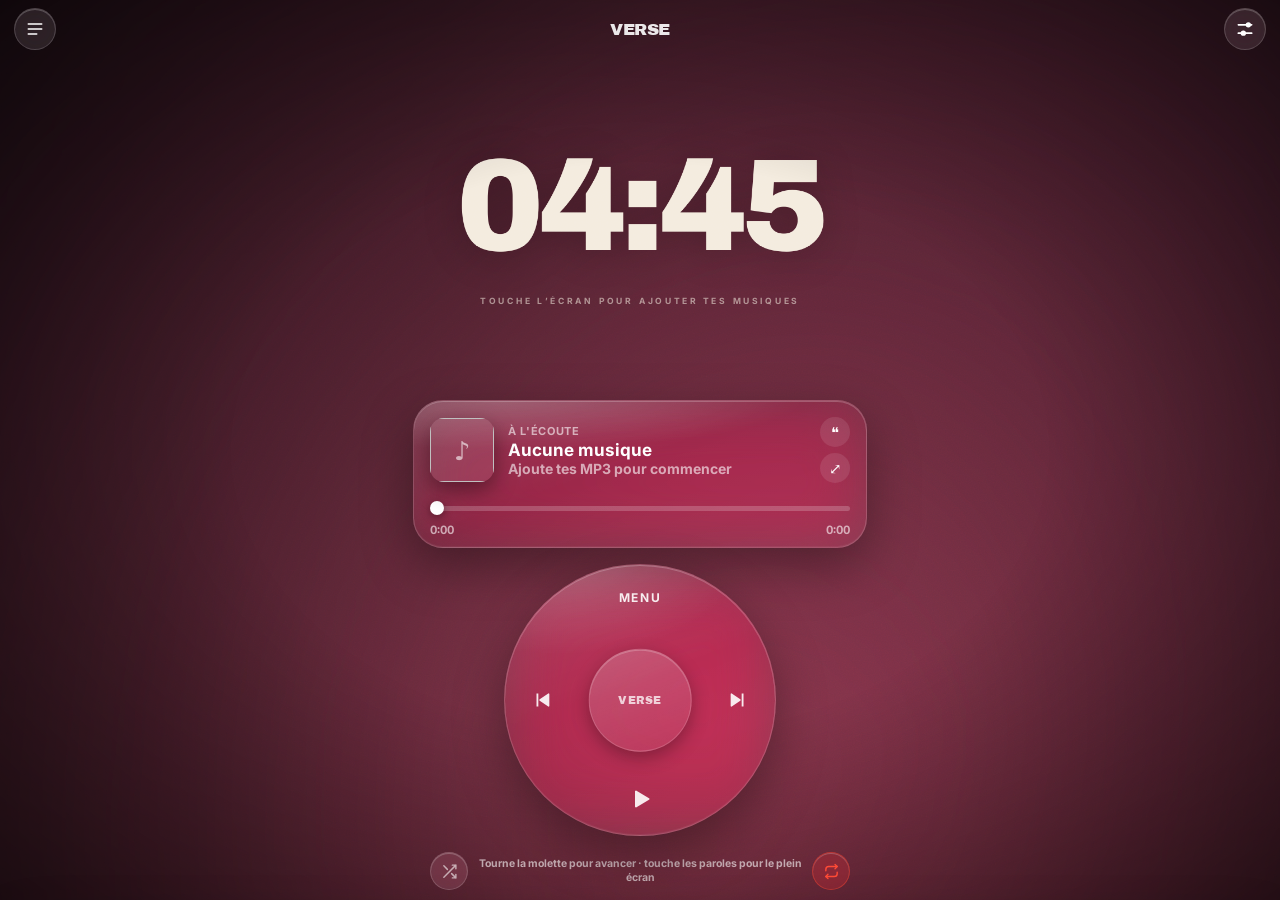
==== verse/index.html @ 29bf89f1 "Ajout de VERSE pour iPhone (lecteur Glass Player + paroles animées) Co-Authored-By: Claude Opus 5.5 " ====
<!DOCTYPE html>
<html lang="fr">
<head>
<meta charset="utf-8">
<meta name="viewport" content="width=device-width, initial-scale=1, viewport-fit=cover, user-scalable=no">
<meta http-equiv="Content-Security-Policy" content="default-src 'self'; script-src 'self'; style-src 'self' 'unsafe-inline'; img-src 'self' data: blob:; media-src 'self' blob:; font-src 'self'; connect-src https://lrclib.net; worker-src 'self'; manifest-src 'self'; object-src 'none'; base-uri 'none'; form-action 'none'">
<meta name="referrer" content="no-referrer">
<meta name="apple-mobile-web-app-capable" content="yes">
<meta name="mobile-web-app-capable" content="yes">
<meta name="apple-mobile-web-app-status-bar-style" content="black-translucent">
<meta name="apple-mobile-web-app-title" content="VERSE">
<meta name="theme-color" content="#0b0809">
<link rel="manifest" href="manifest.webmanifest">
<link rel="apple-touch-icon" href="icons/icon-180.png">
<title>VERSE</title>
<link rel="stylesheet" href="fonts.css">
<link rel="stylesheet" href="style.css">
<link rel="stylesheet" href="player.css">
<style id="usercss"></style>
</head>
<body data-bg="blobs" class="player ui">
  <!-- moteur VERSE -->
  <canvas id="bg"></canvas>
  <div id="bgmedia"></div>
  <svg id="decor" xmlns="http://www.w3.org/2000/svg"></svg>
  <div id="stage"></div>
  <div id="flash"></div>
  <div id="vignette"></div>
  <div id="grain"></div>
  <div id="hud" data-corner="bl"><img id="hud-art" alt=""><div><div id="hud-title"></div><div id="hud-artist"></div></div></div>
  <div id="pausechip">en pause</div>

  <div id="tap"></div>
  <audio id="audio" playsinline preload="auto"></audio>

  <!-- Glass Player -->
  <div id="ui">
    <div class="topbar">
      <button id="btn-lib" class="gbtn" aria-label="Bibliothèque"><svg viewBox="0 0 24 24" fill="none" stroke="currentColor" stroke-width="2" stroke-linecap="round"><path d="M4 6h16M4 12h16M4 18h10"/></svg></button>
      <div class="brand">VERSE</div>
      <button id="btn-studio" class="gbtn" aria-label="Personnaliser"><svg viewBox="0 0 24 24" fill="none" stroke="currentColor" stroke-width="2" stroke-linecap="round"><path d="M4 7h10M18 7h2M4 17h4M12 17h8"/><circle cx="16" cy="7" r="2.2"/><circle cx="10" cy="17" r="2.2"/></svg></button>
    </div>

    <div id="player">
      <div class="card glass">
        <div class="cardtop">
          <div class="artbox"><img id="np-art" alt="" hidden><div class="artph">♪</div></div>
          <div class="meta">
            <div class="label">À l'écoute</div>
            <div id="np-title">Aucune musique</div>
            <div id="np-artist">Ajoute tes MP3 pour commencer</div>
          </div>
          <div class="cardbtns">
            <button id="btn-lyrics" class="mini" aria-label="Paroles">❝</button>
            <button id="btn-full" class="mini" aria-label="Paroles plein écran">⤢</button>
          </div>
        </div>
        <input id="seek" type="range" min="0" max="1000" value="0" aria-label="Position">
        <div class="times"><span id="t-cur">0:00</span><span id="t-dur">0:00</span></div>
      </div>

      <div id="wheel" class="glass">
        <div class="ticks"></div>
        <button id="wl-menu" class="wl menu">MENU</button>
        <button id="prev" class="wl prev" aria-label="Précédent"><svg viewBox="0 0 24 24"><path d="M6 5h2v14H6zM20 5.5v13a.8.8 0 0 1-1.2.7L9.5 12.7a.8.8 0 0 1 0-1.4l9.3-6.5a.8.8 0 0 1 1.2.7z"/></svg></button>
        <button id="next" class="wl next" aria-label="Suivant"><svg viewBox="0 0 24 24"><path d="M16 5h2v14h-2zM4 5.5v13a.8.8 0 0 0 1.2.7l9.3-6.5a.8.8 0 0 0 0-1.4L5.2 4.8A.8.8 0 0 0 4 5.5z"/></svg></button>
        <button id="play" class="wl play" aria-label="Lecture / pause"></button>
        <button id="wheel-center" aria-label="Paroles plein écran"><span>VERSE</span></button>
      </div>

      <div class="minirow">
        <button id="shuffle" class="gbtn sm" aria-label="Aléatoire"><svg viewBox="0 0 24 24" fill="none" stroke="currentColor" stroke-width="2" stroke-linecap="round" stroke-linejoin="round"><path d="M16 3h5v5M4 20 21 3M21 16v5h-5M15 15l6 6M4 4l5 5"/></svg></button>
        <span class="hint">Tourne la molette pour avancer · touche les paroles pour le plein écran</span>
        <button id="repeat" class="gbtn sm" aria-label="Répéter"></button>
      </div>
    </div>
  </div>
  <div id="seekbubble"></div>

  <!-- feuilles -->
  <div id="scrim"></div>
  <section id="sh-library" class="sheet glass">
    <div class="grab"></div>
    <header><h2>Bibliothèque <small id="lib-count"></small></h2><button class="close">OK</button></header>
    <div class="row">
      <label class="btn primary addbtn">＋ Ajouter des musiques<input id="lib-file" type="file" accept="audio/*,.mp3,.m4a,.aac,.wav,.flac" multiple hidden></label>
      <button id="lib-edit" class="btn" style="flex:none">Modifier</button>
    </div>
    <input id="lib-search" type="search" placeholder="Rechercher un titre, un artiste…">
    <div id="lib-list" class="scroll"></div>
  </section>
  <section id="sh-lyrics" class="sheet glass">
    <div class="grab"></div>
    <header><h2>Paroles</h2><button class="close">OK</button></header>
    <div id="ly-body" class="scroll"></div>
  </section>
  <section id="sh-studio" class="sheet glass tall">
    <div class="grab"></div>
    <header><h2>Personnaliser</h2>
      <label class="advsw"><input type="checkbox" id="st-adv"><span class="sw"></span><span>Sur-mesure</span></label>
      <button class="close">OK</button></header>
    <div id="st-body" class="scroll"></div>
  </section>

  <div id="a2hs" class="glass">Pour l'installer comme une vraie appli : touche <b>Partager</b> puis <b>Sur l'écran d'accueil</b>.<button>OK</button></div>
  <div id="toast"></div>

  <script src="theme.js"></script>
  <script src="player.js"></script>
  <script src="app.js"></script>
</body>
</html>
---- verse/fonts.css ----
@font-face { font-family: 'Bebas Neue'; src: url(fonts/bebas-neue-normal.woff2) format('woff2'); font-weight: 400; font-style: normal; font-display: block; }
@font-face { font-family: 'Unbounded'; src: url(fonts/unbounded-normal.woff2) format('woff2'); font-weight: 900; font-style: normal; font-display: block; }
@font-face { font-family: 'Syne'; src: url(fonts/syne-normal.woff2) format('woff2'); font-weight: 800; font-style: normal; font-display: block; }
@font-face { font-family: 'Playfair Display'; src: url(fonts/playfair-display-normal.woff2) format('woff2'); font-weight: 900; font-style: normal; font-display: block; }
@font-face { font-family: 'Playfair Display'; src: url(fonts/playfair-display-italic.woff2) format('woff2'); font-weight: 900; font-style: italic; font-display: block; }
@font-face { font-family: 'DM Serif Display'; src: url(fonts/dm-serif-display-normal.woff2) format('woff2'); font-weight: 400; font-style: normal; font-display: block; }
@font-face { font-family: 'DM Serif Display'; src: url(fonts/dm-serif-display-italic.woff2) format('woff2'); font-weight: 400; font-style: italic; font-display: block; }
@font-face { font-family: 'Space Grotesk'; src: url(fonts/space-grotesk-normal.woff2) format('woff2'); font-weight: 700; font-style: normal; font-display: block; }
@font-face { font-family: 'Permanent Marker'; src: url(fonts/permanent-marker-normal.woff2) format('woff2'); font-weight: 400; font-style: normal; font-display: block; }
@font-face { font-family: 'Rubik Mono One'; src: url(fonts/rubik-mono-one-normal.woff2) format('woff2'); font-weight: 400; font-style: normal; font-display: block; }
@font-face { font-family: 'Bungee'; src: url(fonts/bungee-normal.woff2) format('woff2'); font-weight: 400; font-style: normal; font-display: block; }
@font-face { font-family: 'Monoton'; src: url(fonts/monoton-normal.woff2) format('woff2'); font-weight: 400; font-style: normal; font-display: block; }
---- verse/style.css ----
@font-face { font-family: 'Archivo Black'; src: url(fonts/archivo.woff2) format('woff2'); font-display: block;
  unicode-range: U+0000-00FF, U+0131, U+0152-0153, U+02BB-02BC, U+02C6, U+02DA, U+02DC, U+2000-206F, U+20AC, U+2122, U+2191, U+2193, U+2212, U+2215, U+FEFF, U+FFFD; }
@font-face { font-family: 'Archivo Black'; src: url(fonts/archivo-ext.woff2) format('woff2'); font-display: block;
  unicode-range: U+0100-02AF, U+0304, U+0308, U+0329, U+1E00-1E9F, U+1EF2-1EFF, U+2020, U+20A0-20AB, U+20AD-20C0, U+2113, U+2C60-2C7F, U+A720-A7FF; }
@font-face { font-family: 'Anton'; src: url(fonts/anton.woff2) format('woff2'); font-display: block;
  unicode-range: U+0000-00FF, U+0131, U+0152-0153, U+02BB-02BC, U+02C6, U+02DA, U+02DC, U+2000-206F, U+20AC, U+2122, U+2191, U+2193, U+2212, U+2215, U+FEFF, U+FFFD; }
@font-face { font-family: 'Anton'; src: url(fonts/anton-ext.woff2) format('woff2'); font-display: block;
  unicode-range: U+0100-02AF, U+0304, U+0308, U+0329, U+1E00-1E9F, U+1EF2-1EFF, U+2020, U+20A0-20AB, U+20AD-20C0, U+2113, U+2C60-2C7F, U+A720-A7FF; }
@font-face { font-family: 'Inter'; src: url(fonts/inter.woff2) format('woff2'); font-weight: 700; font-display: block; }

:root { --text: #f4ecdf; --dark: #120b0e; --font: 'Archivo Black'; --fw: 400; --font2: 'Anton'; --fw2: 400; --fs: 20vmin; --ls: -.025em; --lh: .9; --fst: normal; --tt: none;
  --tshadow: 0 .03em .3em rgba(0,0,0,.22); --ow: .035em; --boxr: .04em; --blur: 34px; --sat: 135%; --bright: 100%; --grain: .09; --vig: .55; --dim: .25; --fade: 380ms;
  --stackDur: 620ms; --stackEase: cubic-bezier(.18,1.32,.32,1); }
html, body { margin: 0; width: 100%; height: 100%; overflow: hidden; background: #0b0809; user-select: none; cursor: default; transition: background 1s; }
body { font-family: var(--font); -webkit-font-smoothing: antialiased; }

#bg, #bgmedia { position: fixed; left: -12%; top: -12%; width: 124%; height: 124%; filter: blur(var(--blur)) saturate(var(--sat)) brightness(var(--bright)); transition: filter 1.2s; }
#bgmedia { display: none; }
#bgmedia > * { width: 100%; height: 100%; object-fit: cover; display: block; }
#bgmedia::after { content: ''; position: absolute; inset: 0; background: #000; opacity: var(--dim); }
body[data-bg="media"] #bgmedia { display: block; }
body[data-bg="media"] #bg { display: none; }
body.paused #bg, body.paused #bgmedia { filter: blur(calc(var(--blur) + 6px)) saturate(calc(var(--sat) * .4)) brightness(calc(var(--bright) * .75)); }
#decor { position: fixed; inset: 0; width: 100%; height: 100%; pointer-events: none; overflow: visible; }
#stage { position: fixed; inset: 0; transition: transform .6s ease; }
#stage > .scene { transition: opacity var(--fade) ease, filter var(--fade) ease, transform calc(var(--fade) * 1.2) ease; }
body.paused #stage { filter: saturate(.4) brightness(.8); }
#flash { position: fixed; inset: 0; pointer-events: none; background: radial-gradient(circle at 50% 50%, rgba(255,255,255,.16), transparent 60%); opacity: 0; mix-blend-mode: screen; }
#vignette { position: fixed; inset: 0; pointer-events: none; background: radial-gradient(ellipse at 50% 50%, transparent 45%, #000 100%); opacity: var(--vig); }
#grain { position: fixed; inset: -60%; pointer-events: none; opacity: var(--grain); mix-blend-mode: overlay;
  background-image: url("data:image/svg+xml;utf8,<svg xmlns='http://www.w3.org/2000/svg' width='220' height='220'><filter id='n'><feTurbulence type='fractalNoise' baseFrequency='.85' numOctaves='2' stitchTiles='stitch'/></filter><rect width='100%' height='100%' filter='url(%23n)'/></svg>");
  animation: grain .9s steps(5) infinite; }
@keyframes grain { 0% { transform: translate(0,0) } 20% { transform: translate(-4%,3%) } 40% { transform: translate(3%,-5%) } 60% { transform: translate(-6%,-2%) } 80% { transform: translate(5%,4%) } 100% { transform: translate(0,0) } }

/* ---------- scènes */
.scene { position: absolute; inset: 0; }
.scene.out { opacity: 0; filter: blur(18px); transform: scale(1.07); }
.w { position: absolute; left: 50%; top: 50%; font-family: var(--font); font-weight: var(--fw); font-style: var(--fst); text-transform: var(--tt);
  font-size: var(--fs); line-height: var(--lh); white-space: nowrap; letter-spacing: var(--ls);
  color: var(--text); transform-origin: 50% 50%; will-change: transform, opacity; text-shadow: var(--tshadow); }
.w.f-cond { font-family: var(--font2); font-weight: var(--fw2); }
.w.box { background: var(--box); padding: .03em .17em .1em; border-radius: var(--boxr); text-shadow: none; box-shadow: 0 .06em .4em rgba(0,0,0,.25); }
body.outline .w:not(.box), body.outline .w:not(.box) span { -webkit-text-fill-color: transparent; -webkit-text-stroke: var(--ow) currentColor; }

.stack .w { transition: transform var(--stackDur) var(--stackEase), opacity .42s ease, filter .42s ease, color .3s ease; }

.build { position: absolute; top: 9vh; bottom: 9vh; left: 7vw; right: 7vw; display: flex; flex-wrap: wrap; justify-content: center; align-content: center; column-gap: .26em; row-gap: .02em; font-size: 20vmin; }
.build .w { position: relative; left: auto; top: auto; font-size: inherit; transition: color .3s, opacity .3s; }
.build.left { justify-content: flex-start; }

.letters .w span { display: inline-block; will-change: transform, opacity; }

.title .build { top: 14vh; bottom: 26vh; }
.title .sub, .note, .idle .sub { position: absolute; left: 0; right: 0; text-align: center; font-family: 'Inter', sans-serif; font-weight: 700; font-style: normal; color: var(--text); letter-spacing: .32em; text-transform: uppercase; }
.title .sub { bottom: 17vh; font-size: 2.1vmin; opacity: .8; }
.note { bottom: 11vh; font-size: 1.5vmin; opacity: .45; letter-spacing: .25em; }
.title .build { animation: float 7s ease-in-out infinite; }
@keyframes float { 0%,100% { transform: translateY(0) rotate(-.4deg) } 50% { transform: translateY(-1.4vh) rotate(.5deg) } }

.idle .clock { font-size: calc(var(--fs) * 1.3); letter-spacing: calc(var(--ls) - .015em); }
.idle .sub { top: 64vh; font-size: 1.7vmin; opacity: .55; }
.idle .sub.alone { top: 48vh; font-size: 2.6vmin; opacity: .8; }

.interlude { display: flex; align-items: center; justify-content: center; gap: 4vmin; }
.interlude .dot { width: 4.2vmin; height: 4.2vmin; border-radius: 50%; animation: hop 1.1s cubic-bezier(.3,.0,.3,1) infinite; }
.interlude .dot:nth-child(2) { animation-delay: .14s } .interlude .dot:nth-child(3) { animation-delay: .28s }
@keyframes hop { 0%,100% { transform: translateY(0) scale(1) } 35% { transform: translateY(-5vmin) scale(1.12, .9) } 60% { transform: translateY(0) scale(.92, 1.08) } }

/* ---------- HUD */
#hud { --hs: 1; position: fixed; display: flex; align-items: center; gap: calc(1.4vmin * var(--hs)); font-family: 'Inter', sans-serif; font-weight: 700; color: var(--text);
  opacity: 0; transition: opacity .8s; pointer-events: none; max-width: 40vw; }
#hud[data-corner="bl"] { left: 3.2vmin; bottom: 3.2vmin; }
#hud[data-corner="br"] { right: 3.2vmin; bottom: 3.2vmin; flex-direction: row-reverse; text-align: right; }
#hud[data-corner="tl"] { left: 3.2vmin; top: 3.2vmin; }
#hud[data-corner="tr"] { right: 3.2vmin; top: 3.2vmin; flex-direction: row-reverse; text-align: right; }
#hud.on { opacity: .82; }
#hud-art { width: calc(5.2vmin * var(--hs)); height: calc(5.2vmin * var(--hs)); border-radius: .7vmin; object-fit: cover; box-shadow: 0 .4vmin 1.6vmin rgba(0,0,0,.4); }
#hud-art:not([src]) { display: none; }
#hud-title { font-size: calc(1.55vmin * var(--hs)); white-space: nowrap; overflow: hidden; text-overflow: ellipsis; }
#hud-artist { font-size: calc(1.25vmin * var(--hs)); opacity: .6; margin-top: .3vmin; white-space: nowrap; overflow: hidden; text-overflow: ellipsis; }
#pausechip { position: fixed; right: 3.2vmin; bottom: 3.2vmin; font-family: 'Inter', sans-serif; font-weight: 700; font-size: 1.3vmin; letter-spacing: .3em; text-transform: uppercase;
  color: var(--text); padding: .8vmin 1.4vmin; border: .15vmin solid currentColor; border-radius: 99px; opacity: 0; transition: opacity .6s; }
#hud[data-corner="br"].on ~ #pausechip { bottom: auto; top: 3.2vmin; }
body.paused #pausechip { opacity: .6; }
body.sleeping * { animation-play-state: paused !important; }
---- verse/player.css ----
/* VERSE × Glass Player — interface iPhone Liquid Glass */
:root { --safe-t: env(safe-area-inset-top, 0px); --safe-b: env(safe-area-inset-bottom, 0px); --g-bg: rgba(255,255,255,.075); --g-line: rgba(255,255,255,.16); --g-hi: rgba(255,255,255,.22); --ink: #fff; --ink2: rgba(255,255,255,.6); --hot: #ff4b36; }
html, body { overscroll-behavior: none; -webkit-tap-highlight-color: transparent; -webkit-touch-callout: none; touch-action: manipulation; }
body { font-family: -apple-system, 'SF Pro Display', 'Inter', system-ui, sans-serif; }
button { font: inherit; color: inherit; border: 0; background: none; padding: 0; cursor: pointer; }
input, select, textarea { font: inherit; color: inherit; }
svg { fill: currentColor; }

/* le moteur VERSE se range au-dessus du lecteur, puis passe en plein écran */
#stage, #decor { transition: scale .6s cubic-bezier(.3,1.2,.4,1), translate .6s cubic-bezier(.3,1.2,.4,1); }
body.player #stage, body.player #decor { scale: .56; translate: 0 calc(-26vh + var(--safe-t) / 2); }
body.player #hud, body.player #pausechip { opacity: 0 !important; }
#tap { position: fixed; inset: 0; z-index: 5; }

/* verre liquide */
.glass { position: relative; background: linear-gradient(160deg, rgba(255,255,255,.14), rgba(255,255,255,.04) 45%, rgba(255,255,255,.07)); border: 1px solid var(--g-line);
  -webkit-backdrop-filter: blur(28px) saturate(185%); backdrop-filter: blur(28px) saturate(185%);
  box-shadow: inset 0 1px 0 var(--g-hi), inset 0 -1px 0 rgba(255,255,255,.05), 0 18px 50px rgba(0,0,0,.35); }
.glass::before { content: ''; position: absolute; inset: 0; border-radius: inherit; pointer-events: none;
  background: radial-gradient(120% 60% at 20% 0%, rgba(255,255,255,.18), transparent 55%); mix-blend-mode: screen; }

#ui { position: fixed; inset: 0; z-index: 10; pointer-events: none; opacity: 0; transition: opacity .45s ease; }
body.ui #ui { opacity: 1; }
body.ui #ui .topbar, body.ui #ui #player { pointer-events: auto; }
.topbar { position: absolute; top: calc(var(--safe-t) + 8px); left: 14px; right: 14px; display: flex; align-items: center; justify-content: space-between; transition: transform .5s cubic-bezier(.3,1.3,.4,1); }
body:not(.ui) .topbar { transform: translateY(-30px); }
.brand { font-family: 'Archivo Black'; font-size: 17px; letter-spacing: -.02em; color: var(--ink); opacity: .9; }
.gbtn { width: 42px; height: 42px; border-radius: 50%; display: grid; place-items: center; color: var(--ink);
  background: rgba(255,255,255,.1); border: 1px solid var(--g-line); -webkit-backdrop-filter: blur(20px) saturate(180%); backdrop-filter: blur(20px) saturate(180%); box-shadow: inset 0 1px 0 var(--g-hi); transition: transform .2s; }
.gbtn:active { transform: scale(.9); }
.gbtn svg { width: 20px; height: 20px; }
.gbtn.sm { width: 38px; height: 38px; color: var(--ink2); }
.gbtn.sm svg { width: 17px; height: 17px; fill: none; }
.gbtn.on { color: var(--hot); background: rgba(255,75,54,.16); border-color: rgba(255,75,54,.4); }

#player { position: absolute; left: 0; right: 0; bottom: calc(var(--safe-b) + 10px); display: flex; flex-direction: column; align-items: center; gap: 16px; transition: transform .55s cubic-bezier(.3,1.25,.4,1); }
body:not(.ui) #player { transform: translateY(110%); }

/* carte « À l'écoute » */
.card { width: min(92vw, 420px); border-radius: 30px; padding: 16px 16px 10px; color: var(--ink); }
.cardtop { display: flex; gap: 14px; align-items: center; }
.artbox { position: relative; flex: none; width: 64px; height: 64px; border-radius: 14px; overflow: hidden; background: rgba(255,255,255,.08); box-shadow: 0 8px 22px rgba(0,0,0,.4); }
.artbox img { width: 100%; height: 100%; object-fit: cover; display: block; position: relative; z-index: 1; }
.artph { position: absolute; inset: 0; display: grid; place-items: center; font-size: 26px; color: var(--ink2); }
.meta { flex: 1; min-width: 0; }
.label { font-size: 11px; font-weight: 600; letter-spacing: .06em; text-transform: uppercase; color: var(--ink2); margin-bottom: 2px; }
#np-title { font-size: 17px; font-weight: 700; white-space: nowrap; overflow: hidden; text-overflow: ellipsis; }
#np-artist { font-size: 14px; color: var(--ink2); white-space: nowrap; overflow: hidden; text-overflow: ellipsis; }
.cardbtns { display: flex; flex-direction: column; gap: 6px; }
.mini { width: 30px; height: 30px; border-radius: 50%; background: rgba(255,255,255,.1); font-size: 15px; color: var(--ink); display: grid; place-items: center; }
.mini:active { transform: scale(.88); }
#seek { -webkit-appearance: none; appearance: none; width: 100%; height: 26px; background: transparent; margin: 12px 0 0; }
#seek::-webkit-slider-runnable-track { height: 5px; border-radius: 5px; background: linear-gradient(90deg, rgba(255,255,255,.92) var(--p, 0%), rgba(255,255,255,.2) var(--p, 0%)); }
#seek::-webkit-slider-thumb { -webkit-appearance: none; width: 14px; height: 14px; border-radius: 50%; background: #fff; margin-top: -4.5px; box-shadow: 0 2px 8px rgba(0,0,0,.4); transition: transform .15s; }
#seek:active::-webkit-slider-thumb { transform: scale(1.5); }
.times { display: flex; justify-content: space-between; font-size: 11.5px; font-weight: 600; color: var(--ink2); font-variant-numeric: tabular-nums; margin-top: -2px; }

/* molette iPod */
#wheel { --d: min(64vw, 270px, 34vh); --rot: 0deg; width: var(--d); height: var(--d); border-radius: 50%; color: var(--ink); touch-action: none; user-select: none; }
#wheel .ticks { position: absolute; inset: 9%; border-radius: 50%; pointer-events: none; opacity: .0; transform: rotate(var(--rot)); transition: opacity .3s;
  background: repeating-conic-gradient(from 0deg, rgba(255,255,255,.55) 0 1.2deg, transparent 1.2deg 14deg);
  -webkit-mask: radial-gradient(circle, transparent 60%, #000 61%, #000 66%, transparent 67%); mask: radial-gradient(circle, transparent 60%, #000 61%, #000 66%, transparent 67%); }
#wheel.turning .ticks { opacity: .8; }
.wl { position: absolute; display: grid; place-items: center; color: var(--ink); opacity: .9; transition: transform .15s, opacity .15s; }
.wl:active { transform: scale(.85); opacity: 1; }
.wl svg { width: 22px; height: 22px; }
.wl.menu { top: 7%; left: 50%; translate: -50% 0; font-size: 12px; font-weight: 800; letter-spacing: .14em; padding: 6px 10px; }
.wl.prev { left: 6%; top: 50%; translate: 0 -50%; padding: 10px; }
.wl.next { right: 6%; top: 50%; translate: 0 -50%; padding: 10px; }
.wl.play { bottom: 6%; left: 50%; translate: -50% 0; padding: 8px 12px; }
.wl.play svg { width: 24px; height: 24px; }
#wheel-center { position: absolute; left: 50%; top: 50%; width: 38%; height: 38%; translate: -50% -50%; border-radius: 50%;
  background: linear-gradient(160deg, rgba(255,255,255,.2), rgba(255,255,255,.05)); border: 1px solid var(--g-line);
  box-shadow: inset 0 1px 0 var(--g-hi), 0 6px 18px rgba(0,0,0,.3); display: grid; place-items: center; transition: transform .15s; }
#wheel-center:active { transform: scale(.93); }
#wheel-center span { font-family: 'Archivo Black'; font-size: 11px; letter-spacing: .02em; opacity: .75; }

.minirow { width: min(92vw, 420px); display: flex; align-items: center; justify-content: space-between; gap: 10px; }
.minirow .hint { flex: 1; text-align: center; font-size: 10.5px; color: var(--ink2); line-height: 1.3; }
#seekbubble { position: fixed; left: 50%; top: calc(var(--safe-t) + 70px); translate: -50% 0; z-index: 30; padding: 8px 16px; border-radius: 99px; font-weight: 700; font-size: 15px; color: #fff;
  background: rgba(0,0,0,.45); -webkit-backdrop-filter: blur(16px); backdrop-filter: blur(16px); opacity: 0; transition: opacity .25s; pointer-events: none; font-variant-numeric: tabular-nums; }
#seekbubble.on { opacity: 1; }

/* feuilles */
#scrim { position: fixed; inset: 0; z-index: 40; background: rgba(0,0,0,.35); opacity: 0; pointer-events: none; transition: opacity .35s; }
body.sheetopen #scrim { opacity: 1; pointer-events: auto; }
.sheet { position: fixed; left: 0; right: 0; bottom: 0; z-index: 50; max-height: 78vh; height: 78vh; border-radius: 30px 30px 0 0; padding: 8px 16px calc(var(--safe-b) + 12px); color: var(--ink);
  display: flex; flex-direction: column; gap: 10px; transform: translateY(105%); transition: transform .5s cubic-bezier(.3,1.15,.4,1); background: rgba(22,18,26,.72); }
.sheet.tall { height: 88vh; max-height: 88vh; }
.sheet.on { transform: none; }
.grab { width: 38px; height: 5px; border-radius: 5px; background: rgba(255,255,255,.3); margin: 0 auto 2px; }
.sheet header { display: flex; align-items: center; gap: 10px; }
.sheet h2 { flex: 1; margin: 0; font-family: 'Archivo Black'; font-size: 24px; letter-spacing: -.02em; }
.sheet h2 small { font-family: -apple-system, system-ui, sans-serif; font-size: 13px; font-weight: 600; color: var(--ink2); letter-spacing: 0; margin-left: 6px; }
.close { font-weight: 700; color: var(--hot); padding: 6px 4px; font-size: 16px; }
.scroll { flex: 1; overflow-y: auto; -webkit-overflow-scrolling: touch; margin: 0 -16px; padding: 0 16px 20px; }
.row { display: flex; gap: 8px; }
.row > * { flex: 1; }
.btn { display: flex; align-items: center; justify-content: center; gap: 6px; padding: 12px 14px; border-radius: 14px; font-weight: 700; font-size: 15px; background: rgba(255,255,255,.1); border: 1px solid var(--g-line); color: var(--ink); text-align: center; }
.btn:active { transform: scale(.97); }
.btn.primary { background: var(--hot); border-color: var(--hot); color: #fff; }
.btn.danger { color: #ff8a80; }
input[type=search], input[type=text], select, textarea { width: 100%; box-sizing: border-box; padding: 11px 13px; border-radius: 12px; background: rgba(255,255,255,.08); border: 1px solid var(--g-line); outline: none; font-size: 16px; -webkit-appearance: none; appearance: none; }
textarea { min-height: 200px; font-family: ui-monospace, Menlo, monospace; font-size: 13px; }
.track { display: flex; align-items: center; gap: 12px; padding: 9px 4px; border-bottom: 1px solid rgba(255,255,255,.07); }
.track:active { background: rgba(255,255,255,.05); }
.tart { flex: none; width: 46px; height: 46px; border-radius: 10px; background: rgba(255,255,255,.08) center / cover; display: grid; place-items: center; color: var(--ink2); }
.tmeta { flex: 1; min-width: 0; }
.tt { font-weight: 600; font-size: 15.5px; white-space: nowrap; overflow: hidden; text-overflow: ellipsis; }
.ta { font-size: 13px; color: var(--ink2); white-space: nowrap; overflow: hidden; text-overflow: ellipsis; }
.track.playing .tt { color: var(--hot); }
.tbadge { color: var(--ink2); font-size: 13px; width: 16px; text-align: center; }
.tdel { color: #fff; background: #e5483a; border-radius: 10px; padding: 7px 10px; font-size: 13px; font-weight: 700; }
.empty { text-align: center; padding: 50px 20px; color: var(--ink2); display: flex; flex-direction: column; gap: 8px; }
.empty b { color: var(--ink); font-size: 17px; }
.muted { color: var(--ink2); font-size: 13px; padding: 6px 2px; }
.lab { display: flex; justify-content: space-between; align-items: center; font-size: 13px; font-weight: 600; color: rgba(255,255,255,.75); margin: 14px 0 7px; }
#ly-body > input { margin-bottom: 8px; }
#ly-body > .btn { margin-top: 8px; width: 100%; box-sizing: border-box; }
.lystatus { padding: 12px 14px; border-radius: 14px; font-weight: 700; font-size: 14px; }
.lystatus.ok { background: rgba(126,226,168,.12); color: #7ee2a8; }
.lystatus.ko { background: rgba(255,255,255,.07); color: var(--ink2); }
.results { display: flex; flex-direction: column; gap: 6px; margin-top: 8px; }
.result { padding: 10px 12px; border-radius: 12px; background: rgba(255,255,255,.07); display: flex; flex-direction: column; gap: 2px; }
.result b { font-size: 14.5px; } .result span { font-size: 12.5px; color: var(--ink2); }
.result:active { background: rgba(255,255,255,.14); }

/* studio mobile */
.advsw { display: flex; align-items: center; gap: 7px; font-size: 13px; font-weight: 600; color: var(--ink2); }
.advsw input, .toggle input { display: none; }
.sw { flex: none; width: 46px; height: 28px; border-radius: 28px; background: rgba(255,255,255,.18); position: relative; transition: background .25s; }
.sw::after { content: ''; position: absolute; top: 2px; left: 2px; width: 24px; height: 24px; border-radius: 50%; background: #fff; box-shadow: 0 2px 6px rgba(0,0,0,.3); transition: transform .3s cubic-bezier(.3,1.4,.5,1); }
input:checked + .sw { background: #34c759; }
input:checked + .sw::after { transform: translateX(18px); }
.acc { border-radius: 18px; background: rgba(255,255,255,.05); margin-bottom: 8px; overflow: hidden; }
.acchead { width: 100%; display: flex; align-items: center; gap: 12px; padding: 15px 16px; font-weight: 700; font-size: 16px; text-align: left; }
.acchead i { font-style: normal; width: 22px; text-align: center; opacity: .8; }
.acchead span { flex: 1; } .acchead b { font-size: 20px; color: var(--ink2); font-weight: 400; }
.accbody { padding: 0 16px 16px; }
.accbody > .row { margin-top: 8px; }
.sub { font-size: 11px; letter-spacing: .14em; text-transform: uppercase; color: var(--ink2); margin: 16px 0 8px; font-weight: 700; }
.tgrid { display: grid; grid-template-columns: 1fr 1fr; gap: 8px; }
.tchip { position: relative; text-align: left; border-radius: 16px; padding: 12px; min-height: 62px; border: 1px solid var(--g-line); display: flex; flex-direction: column; gap: 8px; }
.tchip.on { border-color: var(--hot); box-shadow: 0 0 0 1px var(--hot) inset; }
.tchip .tn { font-size: 15px; line-height: 1; }
.tchip .dots { display: flex; gap: 4px; } .tchip .dots i { width: 11px; height: 11px; border-radius: 50%; border: 1px solid rgba(255,255,255,.2); }
.tchip .del { position: absolute; top: 6px; right: 9px; font-size: 12px; opacity: .7; }
.field.adv > .lab::after { content: 'sur-mesure'; font-size: 9px; letter-spacing: .1em; text-transform: uppercase; color: #ffb3a1; border: 1px solid rgba(255,179,161,.35); border-radius: 99px; padding: 1px 6px; margin-left: 6px; }
.val { color: var(--ink2); font-variant-numeric: tabular-nums; }
.accbody input[type=range] { -webkit-appearance: none; appearance: none; width: 100%; height: 30px; background: transparent; }
.accbody input[type=range]::-webkit-slider-runnable-track, #ly-body input[type=range]::-webkit-slider-runnable-track { height: 5px; border-radius: 5px; background: linear-gradient(90deg, var(--hot) var(--p, 50%), rgba(255,255,255,.18) var(--p, 50%)); }
.accbody input[type=range]::-webkit-slider-thumb, #ly-body input[type=range]::-webkit-slider-thumb { -webkit-appearance: none; width: 26px; height: 26px; border-radius: 50%; background: #fff; margin-top: -10.5px; box-shadow: 0 3px 10px rgba(0,0,0,.35); }
#ly-body input[type=range] { -webkit-appearance: none; appearance: none; width: 100%; height: 30px; background: transparent; }
.toggle { display: flex; align-items: center; justify-content: space-between; gap: 12px; padding: 12px 0 4px; font-weight: 600; font-size: 15px; }
.swatches { display: flex; flex-wrap: wrap; gap: 10px; }
.sw-item { position: relative; width: 44px; height: 44px; }
.sw-item input, .colorbig { -webkit-appearance: none; appearance: none; width: 44px; height: 44px; border: 2px solid rgba(255,255,255,.18); border-radius: 50%; padding: 0; background: none; }
.colorbig { width: 100%; height: 44px; border-radius: 12px; }
input[type=color]::-webkit-color-swatch-wrapper { padding: 0; } input[type=color]::-webkit-color-swatch { border: 0; border-radius: inherit; }
.sw-item .x { position: absolute; top: -6px; right: -6px; width: 20px; height: 20px; border-radius: 50%; background: #000; border: 1px solid #555; font-size: 10px; }
.addsw { width: 44px; height: 44px; border-radius: 50%; border: 1.5px dashed rgba(255,255,255,.3); color: var(--ink2); font-size: 20px; }
.pills { display: flex; flex-wrap: wrap; gap: 7px; }
.pill { padding: 9px 13px; border-radius: 99px; background: rgba(255,255,255,.07); border: 1px solid var(--g-line); color: var(--ink2); font-weight: 600; font-size: 14px; }
.pill.on { background: rgba(255,75,54,.18); border-color: rgba(255,75,54,.55); color: #fff; }
.fonts { display: grid; grid-template-columns: 1fr 1fr 1fr; gap: 6px; }
.fontcard { border-radius: 12px; padding: 10px 6px 7px; background: rgba(255,255,255,.06); border: 1px solid var(--g-line); overflow: hidden; }
.fontcard.on { border-color: var(--hot); box-shadow: 0 0 0 1px var(--hot) inset; }
.fontcard .s { font-size: 17px; white-space: nowrap; }
.fontcard .n { font-size: 9.5px; color: var(--ink2); margin-top: 3px; white-space: nowrap; overflow: hidden; text-overflow: ellipsis; }

#a2hs { position: fixed; left: 12px; right: 12px; bottom: calc(var(--safe-b) + 12px); z-index: 60; border-radius: 20px; padding: 14px 16px; color: #fff; font-size: 14px; display: flex; align-items: center; gap: 12px;
  transform: translateY(150%); transition: transform .5s cubic-bezier(.3,1.2,.4,1); background: rgba(30,26,34,.8); }
#a2hs.on { transform: none; }
#a2hs button { flex: none; font-weight: 700; color: var(--hot); }
#toast { position: fixed; left: 50%; top: calc(var(--safe-t) + 14px); translate: -50% -20px; z-index: 70; padding: 10px 18px; border-radius: 99px; background: rgba(20,16,24,.85); color: #fff; font-weight: 600; font-size: 14px;
  -webkit-backdrop-filter: blur(16px); backdrop-filter: blur(16px); opacity: 0; transition: opacity .3s, translate .4s cubic-bezier(.3,1.3,.4,1); pointer-events: none; white-space: nowrap; }
#toast.on { opacity: 1; translate: -50% 0; }

@media (max-height: 700px) { body.player #stage, body.player #decor { scale: .46; translate: 0 -30vh; } .card { padding: 12px 14px 8px; } #player { gap: 10px; } .minirow .hint { display: none; } }
@media (orientation: landscape) and (max-height: 500px) {
  #player { left: auto; right: 12px; top: 10px; bottom: 10px; width: 46vw; justify-content: center; }
  body.player #stage, body.player #decor { scale: .62; translate: -24vw 0; }
  #wheel { --d: min(42vh, 200px); } .minirow .hint { display: none; } .topbar { right: 50vw; }
}
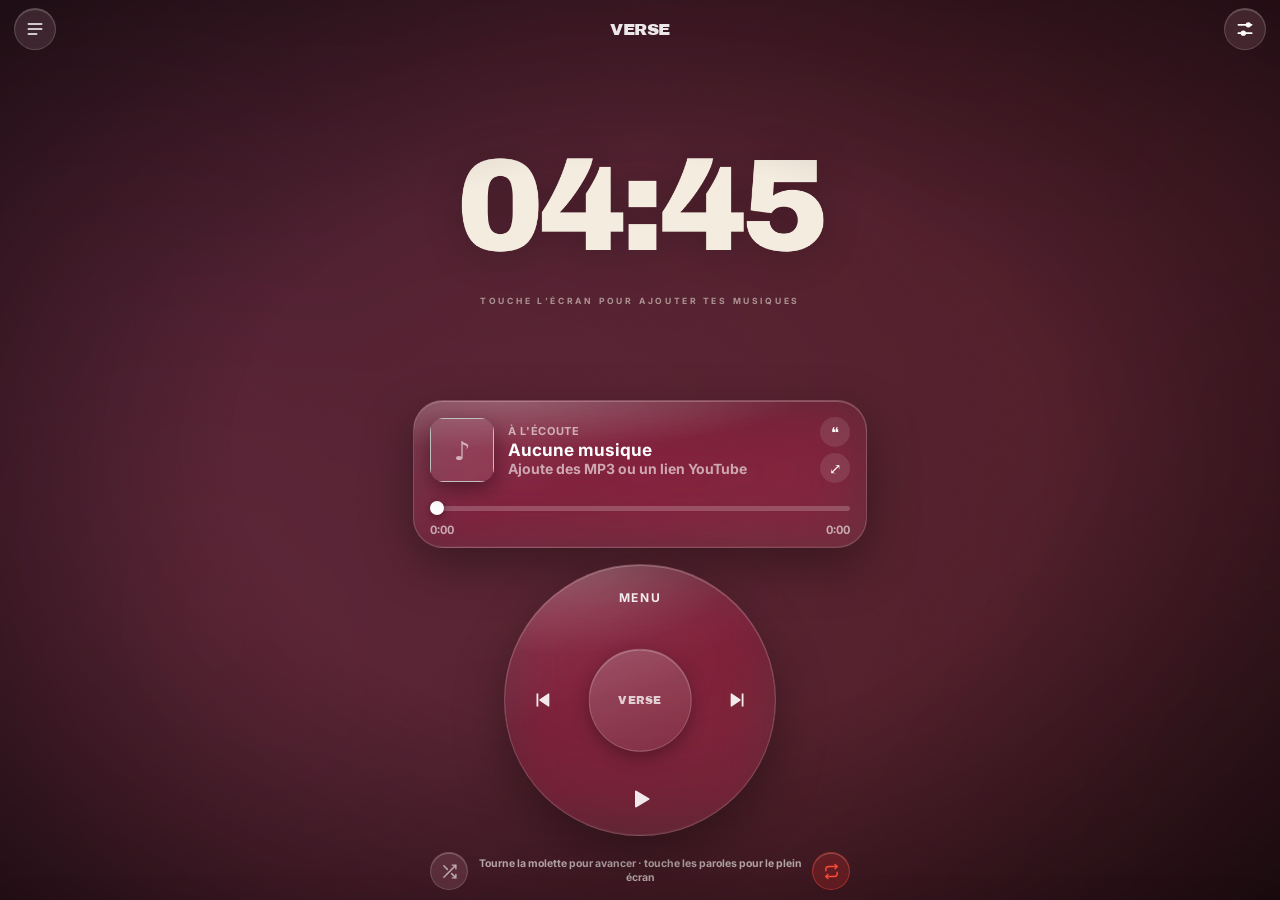
==== commit a582a129: "VERSE iPhone : ajout du mode YouTube (vidéos et playlists) Co-Authored-By: Claude Opus 5.5 <noreply@" ====
--- a/verse/index.html
+++ b/verse/index.html
@@ -3,7 +3,7 @@
 <head>
 <meta charset="utf-8">
 <meta name="viewport" content="width=device-width, initial-scale=1, viewport-fit=cover, user-scalable=no">
-<meta http-equiv="Content-Security-Policy" content="default-src 'self'; script-src 'self'; style-src 'self' 'unsafe-inline'; img-src 'self' data: blob:; media-src 'self' blob:; font-src 'self'; connect-src https://lrclib.net; worker-src 'self'; manifest-src 'self'; object-src 'none'; base-uri 'none'; form-action 'none'">
+<meta http-equiv="Content-Security-Policy" content="default-src 'self'; script-src 'self' https://www.youtube.com https://s.ytimg.com; frame-src https://www.youtube-nocookie.com https://www.youtube.com; style-src 'self' 'unsafe-inline'; img-src 'self' data: blob: https://i.ytimg.com; media-src 'self' blob:; font-src 'self'; connect-src https://lrclib.net https://www.youtube.com https://noembed.com; worker-src 'self'; manifest-src 'self'; object-src 'none'; base-uri 'none'; form-action 'none'">
 <meta name="referrer" content="no-referrer">
 <meta name="apple-mobile-web-app-capable" content="yes">
 <meta name="mobile-web-app-capable" content="yes">
@@ -76,6 +76,7 @@
     </div>
   </div>
   <div id="seekbubble"></div>
+  <div id="ytwrap" class="glass"><div id="ytplayer"></div></div>
 
   <!-- feuilles -->
   <div id="scrim"></div>
@@ -83,7 +84,8 @@
     <div class="grab"></div>
     <header><h2>Bibliothèque <small id="lib-count"></small></h2><button class="close">OK</button></header>
     <div class="row">
-      <label class="btn primary addbtn">＋ Ajouter des musiques<input id="lib-file" type="file" accept="audio/*,.mp3,.m4a,.aac,.wav,.flac" multiple hidden></label>
+      <label class="btn primary addbtn">＋ MP3<input id="lib-file" type="file" accept="audio/*,.mp3,.m4a,.aac,.wav,.flac" multiple hidden></label>
+      <button id="lib-yt" class="btn ytbtn">▶ YouTube</button>
       <button id="lib-edit" class="btn" style="flex:none">Modifier</button>
     </div>
     <input id="lib-search" type="search" placeholder="Rechercher un titre, un artiste…">
@@ -93,6 +95,16 @@
     <div class="grab"></div>
     <header><h2>Paroles</h2><button class="close">OK</button></header>
     <div id="ly-body" class="scroll"></div>
+  </section>
+  <section id="sh-yt" class="sheet glass">
+    <div class="grab"></div>
+    <header><h2>YouTube</h2><button class="close">OK</button></header>
+    <div class="scroll">
+      <p class="muted">Colle un ou plusieurs liens YouTube (une vidéo, ou une playlist entière). Dans l'appli YouTube : <b>Partager → Copier le lien</b>, puis reviens ici.</p>
+      <textarea id="yt-text" placeholder="https://youtu.be/…&#10;https://www.youtube.com/playlist?list=…" autocapitalize="off" autocorrect="off" spellcheck="false"></textarea>
+      <div class="row" style="margin-top:10px"><button id="yt-paste" class="btn">📋 Coller</button><button id="yt-add" class="btn primary">Ajouter</button></div>
+      <p class="muted">À savoir : la vidéo reste visible pendant la lecture (règle de YouTube), la musique s'arrête si tu verrouilles l'écran, et il peut y avoir des pubs. Pour écouter écran verrouillé, garde tes MP3.</p>
+    </div>
   </section>
   <section id="sh-studio" class="sheet glass tall">
     <div class="grab"></div>
--- a/verse/player.css
+++ b/verse/player.css
@@ -182,3 +182,22 @@
   body.player #stage, body.player #decor { scale: .62; translate: -24vw 0; }
   #wheel { --d: min(42vh, 200px); } .minirow .hint { display: none; } .topbar { right: 50vw; }
 }
+
+/* ---------- YouTube */
+.ytbtn { flex: none !important; background: rgba(255,0,0,.16); border-color: rgba(255,60,60,.45); }
+#ytwrap { position: fixed; z-index: 12; left: 50%; translate: -50% 0; width: min(94vw, 420px); aspect-ratio: 16 / 9; border-radius: 22px; overflow: hidden; padding: 0; display: none;
+  transition: top .55s cubic-bezier(.3,1.2,.4,1), bottom .55s cubic-bezier(.3,1.2,.4,1), width .55s cubic-bezier(.3,1.2,.4,1); min-height: 200px; }
+#ytwrap iframe, #ytplayer { width: 100%; height: 100%; border: 0; display: block; }
+body.yt #ytwrap { display: block; }
+/* mode lecteur : la vidéo prend la place des paroles, au-dessus de la carte */
+body.yt.player #ytwrap { top: calc(var(--safe-t) + 62px); }
+body.yt.player #stage, body.yt.player #decor { opacity: 0; }
+body.yt .artbox { display: none; }
+/* mode paroles : paroles en grand, vidéo rangée en bas */
+body.yt:not(.player) #ytwrap { top: auto; bottom: calc(var(--safe-b) + 12px); }
+body.yt:not(.player) #stage, body.yt:not(.player) #decor { scale: .82; translate: 0 -15vh; }
+body.yt #tap { bottom: calc(var(--safe-b) + 230px); }
+body.yt.sheetopen #ytwrap { z-index: 1; }
+@media (max-height: 700px) { body.yt.player #wheel { --d: min(46vw, 190px); } body.yt.player .minirow { display: none; } }
+.tart.ytk::after { content: '▶'; font-size: 10px; color: #fff; background: #f00; border-radius: 4px; padding: 0 3px; position: absolute; right: 2px; bottom: 2px; }
+.tart { position: relative; }
